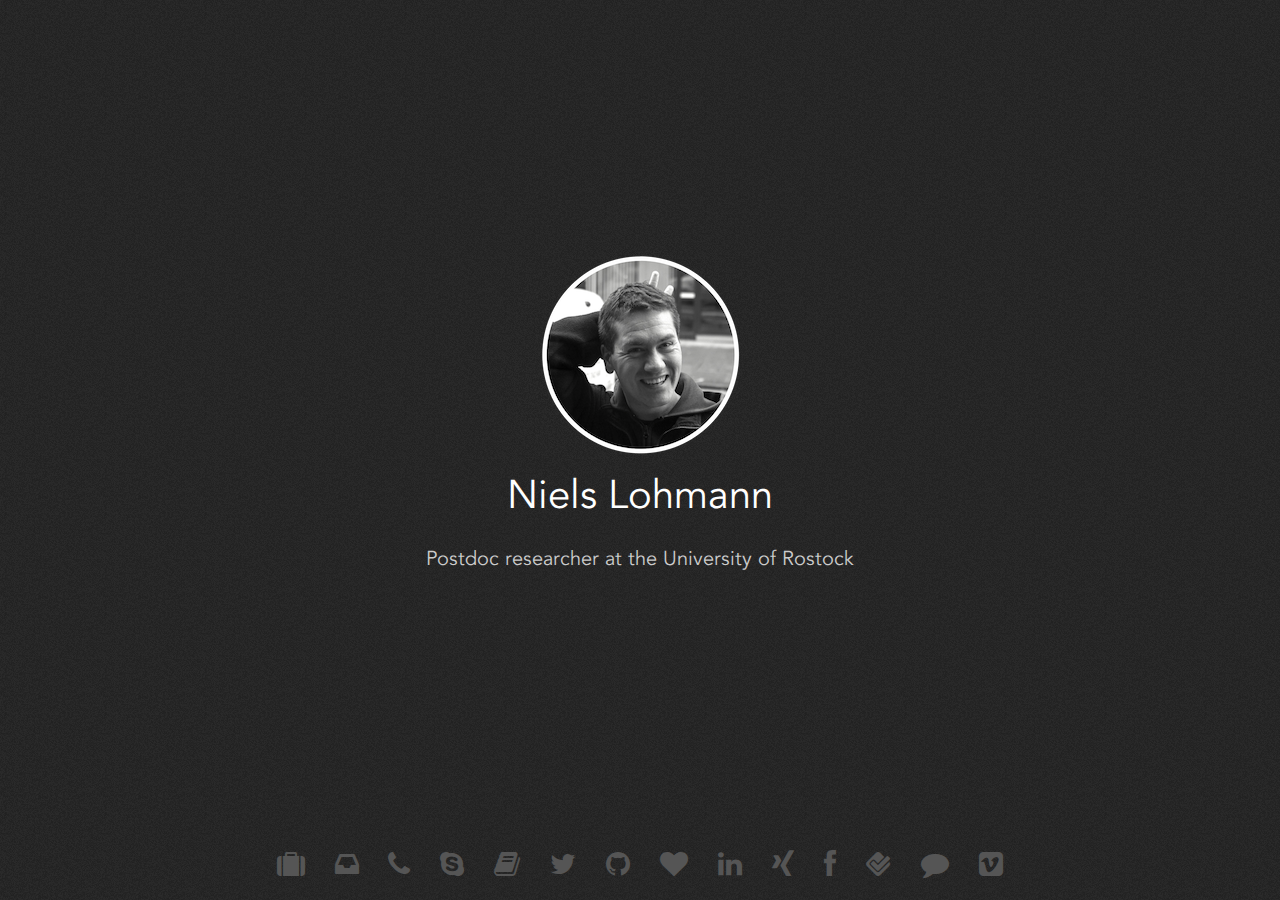
==== index.html @ 8f69084f "added flattr" ====
<!DOCTYPE html>
<html>
<head>
    <title>nlohmann.me</title>
    <meta charset="UTF-8">
    <meta name="google-site-verification" content="JH4ZFJGVhfcn8U4xYfwyisr_OM5BqZTtDd0_08rCCjA" />
    <meta name="author" content="Niels Lohmann">
    <meta name="publisher" content="Niels Lohmann">
    <meta name="copyright" content="Niels Lohmann">
    <meta name="description" content="Niels Lohmann, Postdoc researcher at the University of Rostock">
    <meta name="keywords" content="Niels, Lohmann, University, of, Rostock, Germany">
    <meta name="robots" content="index, follow">
    <meta name="DC.Creator" content="Niels Lohmann">
    <meta name="DC.Publisher" content="Niels Lohmann">
    <meta name="DC.Rights" content="Niels Lohmann">
    <meta name="DC.Description" content="Niels Lohmann, Postdoc researcher at the University of Rostock">
    <meta name="DC.Language" content="en-us">
    <link rel="stylesheet" type="text/css" href="resources/css/font-awesome.min.css">
    <link rel="stylesheet" type="text/css" href="resources/css/bootstrap.min.css">
    <link rel="stylesheet" type="text/css" href="resources/css/avenir.css">
    <link rel="stylesheet" type="text/css" href="resources/css/layout.css">

    <script type="text/javascript" src="resources/js/jquery-1.10.2.min.js"></script>
    <script type='text/javascript' src="resources/js/bootstrap.min.js"></script>
    <script type="text/javascript">
    $(window).load(function(){
    $('.popoverData').popover();
    });
    </script>
</head>

<body>
    <div id="name">
        <img src="resources/images/avatar.png" alt="Niels Lohmann">
        <div>Niels Lohmann<br>
            <span>
                <a href="http://www.informatik.uni-rostock.de/~nl/">Postdoc researcher at the University of Rostock</a>
            </span>
        </div>
    </div>
    <div id="icons">
        <a href="http://www.informatik.uni-rostock.de/~nl"
            class="btn popoverData" data-content="my professional website" rel="popover" data-placement="top" data-trigger="hover">
            <i class="fa fa-suitcase"></i>
        </a>
        <a href="mailto:mail@nlohmann.me"
            class="btn popoverData" data-content="email me" rel="popover" data-placement="top" data-trigger="hover">
            <i class="fa fa-inbox"></i>
        </a>
        <a href="tel:+491785679727"
            class="btn popoverData" data-content="call me" rel="popover" data-placement="top" data-trigger="hover">
            <i class="fa fa-phone"></i>
        </a>
        <a href="skype:nlohmann?chat"
            class="btn popoverData" data-content="chat with me" rel="popover" data-placement="top" data-trigger="hover">
            <i class="fa fa-skype"></i>
        </a>
        <a href="http://dblp.uni-trier.de/pers/hd/l/Lohmann:Niels.html"
            class="btn popoverData" data-content="my publications" rel="popover" data-placement="top" data-trigger="hover">
            <i class="fa fa-book"></i>
        </a>
        <a href="https://twitter.com/nlohmann"
            class="btn popoverData" data-content="my microblog" rel="popover" data-placement="top" data-trigger="hover">
            <i class="fa fa-twitter"></i>
        </a>
        <a href="https://github.com/nlohmann"
            class="btn popoverData" data-content="my software" rel="popover" data-placement="top" data-trigger="hover">
            <i class="fa fa-github"></i>
        </a>
        <a href="https://flattr.com/profile/nlohmann"
            class="btn popoverData" data-content="flattr me" rel="popover" data-placement="top" data-trigger="hover">
            <i class="fa fa-heart"></i>
        </a>
        <a href="http://www.linkedin.com/in/nielslohmann"
            class="btn popoverData" data-content="my academic network" rel="popover" data-placement="top" data-trigger="hover">
            <i class="fa fa-linkedin"></i>
        </a>
        <a href="https://www.xing.com/profile/Niels_Lohmann"
            class="btn popoverData" data-content="my professional network" rel="popover" data-placement="top" data-trigger="hover">
            <i class="fa fa-xing"></i>
        </a>
        <a href="https://www.facebook.com/niels.lohmann"
            class="btn popoverData" data-content="my social network" rel="popover" data-placement="top" data-trigger="hover">
            <i class="fa fa-facebook"></i>
        </a>
        <a href="https://foursquare.com/nlohmann"
            class="btn popoverData" data-content="my location" rel="popover" data-placement="top" data-trigger="hover">
            <i class="fa fa-foursquare"></i>
        </a>
        <a href="http://blog.nlohmann.me"
            class="btn popoverData" data-content="my blog" rel="popover" data-placement="top" data-trigger="hover">
            <i class="fa fa-comment"></i>
        </a>
        <a href="https://vimeo.com/nlohmann"
            class="btn popoverData" data-content="my videos" rel="popover" data-placement="top" data-trigger="hover">
            <i class="fa fa-vimeo-square"></i>
        </a>
    </div>
</body>

</html>
---- resources/css/avenir.css ----
/* ------ Copyright (c) CJ Melegrito - mlgrto.com ----- */
/* ------ The font "Avenir" is used for web under specific EULAs */

@font-face {
font-family: avenir-web;
font-weight: normal;
src: url('[data-uri]') format('woff'), url(/mlgrto.com/cloud/fonts/**/Avenir-Book.otf) format('opentype');
}

@font-face {
font-family: avenir-web;
font-weight: 500;
src: url('[data-uri]') format('woff'), url(/mlgrto.com/cloud/fonts/**/Avenir-Medium.otf) format('opentype');
}

@font-face {
font-family: avenir-web;
font-weight: 800;
src: url('[data-uri]') format('woff'), url(/mlgrto.com/cloud/fonts/**/Avenir-Black.otf) format('opentype');
}
---- resources/css/layout.css ----
body {
    background: url('../images/background.png');
    width: 100%;
    height: 100%;
    text-align: center;
    overflow:hidden;
}

#name {
    width:500px;
    height:300px;
    position:absolute;
    left:50%;
    top:45%;
    margin:-150px 0 0 -250px;
    font-family: avenir-web, Avenir;
    color: #fff;
    font-size: 40px;
    font-weight: normal;
}

#name div {
    padding-top: 2.5%;
}

#name span a {
    font-size: 20px;
    color: #ccc;
}

#icons {
    padding-top: 1em;
    padding-bottom: 1em;
    position: absolute;
    text-align: center;
    width: 100%;
    bottom: 0;
}

.fa {
    font-size: 2em;
    color:#555;
}

.fa:hover {
    color:#fff;
    text-shadow: #c0c0c0 0px 0px 5px;
}

.tooltip {
    font-family: Avenir;
    font-size: 1em;
}

a, a:hover {
    text-decoration: none;
}

.popover-title { display: none; }
.popover-content { padding-top: 1em; }
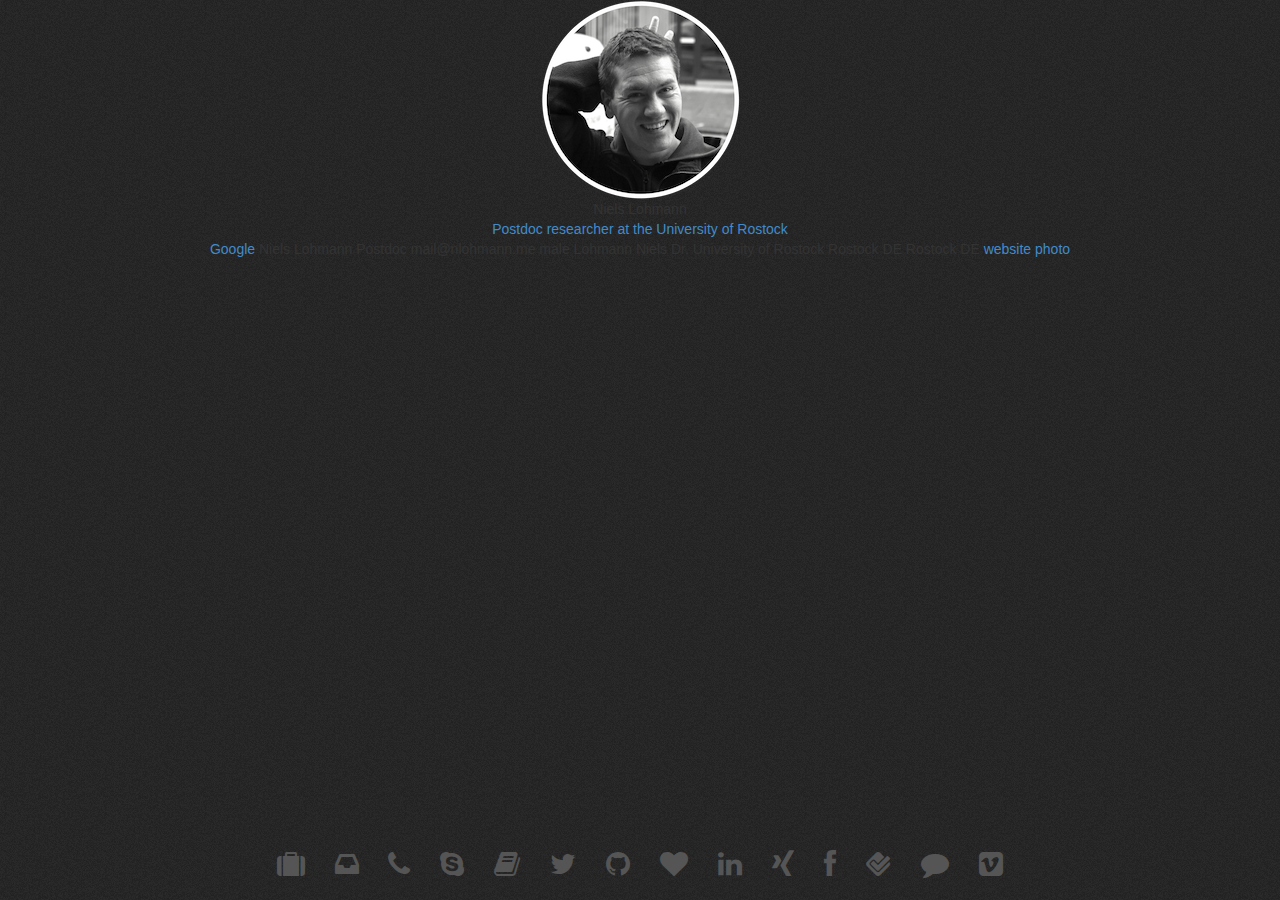
==== commit 763e664d: "link to Google+" ====
--- a/index.html
+++ b/index.html
@@ -30,14 +30,47 @@
 </head>
 
 <body>
-    <div id="name">
+    <div id="content">
         <img src="resources/images/avatar.png" alt="Niels Lohmann">
-        <div>Niels Lohmann<br>
-            <span>
-                <a href="http://www.informatik.uni-rostock.de/~nl/">Postdoc researcher at the University of Rostock</a>
-            </span>
+        <div id="content_name">Niels Lohmann</div>
+        <div id="content_description">
+            <a href="http://www.informatik.uni-rostock.de/~nl/">Postdoc researcher at the University of Rostock</a>
         </div>
     </div>
+
+    <div id="metadata" itemscope itemtype="http://schema.org/Person">
+        <a href="https://plus.google.com/+NielsLohmann?
+         rel=author">Google</a>
+
+        <span itemprop="name">Niels Lohmann</span>
+        <span itemprop="jobTitle">Postdoc</span>
+        <span itemprop="email">mail@nlohmann.me</span>
+        <span itemprop="gender">male</span>
+        <span itemprop="familyName">Lohmann</span>
+        <span itemprop="givenName">Niels</span>
+        <span itemprop="honorificPrefix">Dr.</span>
+
+        <span itemprop="affiliation" itemscope
+           itemtype="http://data-vocabulary.org/Organization">
+           <span itemprop="name">University of Rostock</span>
+
+           <span itemprop="location" itemscope
+              itemtype="http://data-vocabulary.org/PostalAddress">
+              <span itemprop="addressLocality">Rostock</span>
+              <span itemprop="addressCountry">DE</span>
+           </span>
+        </span>
+
+        <span itemprop="address" itemscope
+           itemtype="http://data-vocabulary.org/PostalAddress">
+           <span itemprop="addressLocality">Rostock</span>
+           <span itemprop="addressCountry">DE</span> 
+        </span>
+
+        <a href="http://www.informatik.uni-rostock.de/~nl" itemprop="url">website</span>
+        <a href="http://www.informatik.uni-rostock.de/~nl/resources/img/nlohmann.jpg" itemprop="image">photo</a>
+    </div>
+
     <div id="icons">
         <a href="http://www.informatik.uni-rostock.de/~nl"
             class="btn popoverData" data-content="my professional website" rel="popover" data-placement="top" data-trigger="hover">
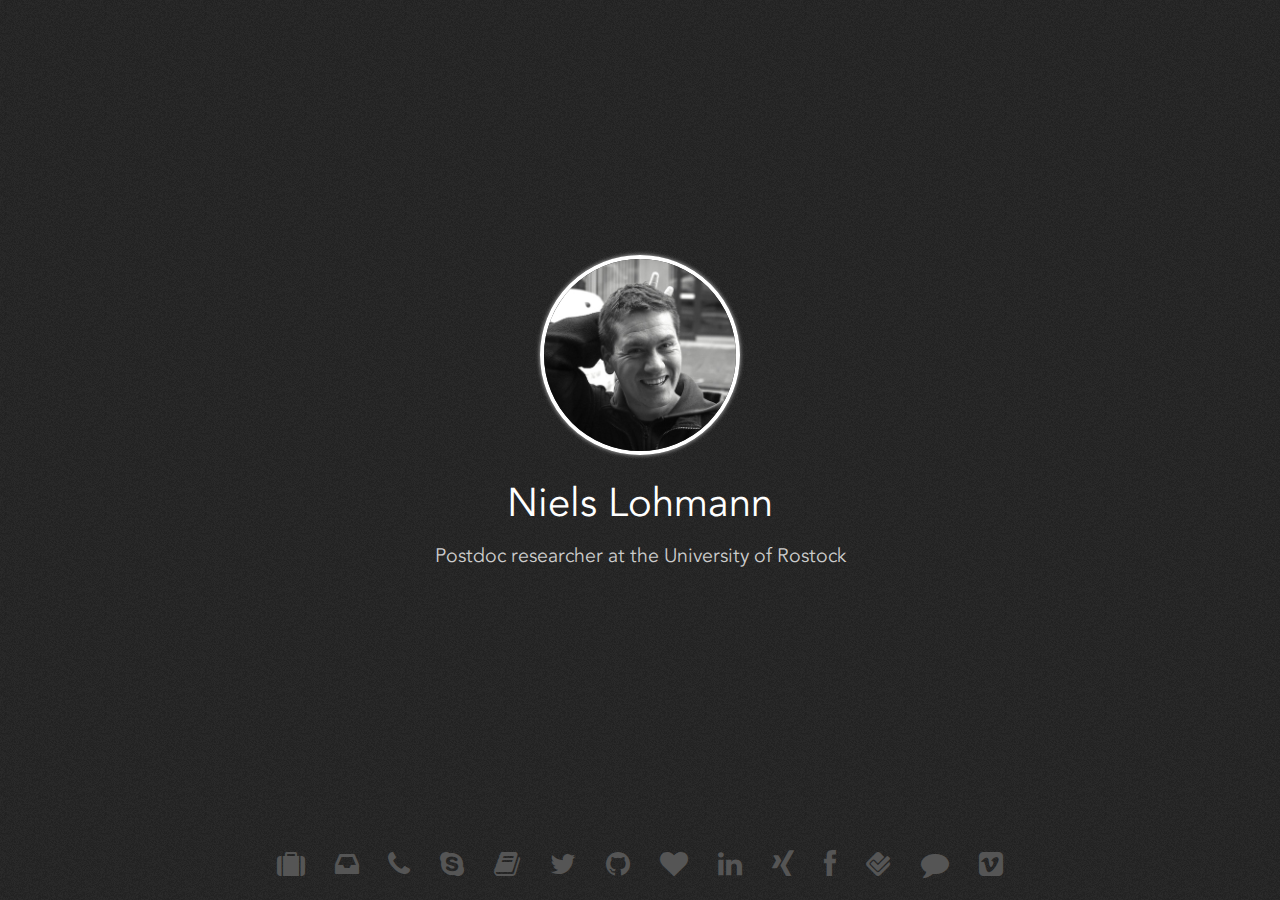
==== commit db6e533a: "avatar as CSS" ====
--- a/index.html
+++ b/index.html
@@ -1,10 +1,11 @@
 <!DOCTYPE html>
 <html>
 <head>
-    <title>nlohmann.me</title>
+    <title>Niels Lohmann</title>
     <meta charset="UTF-8">
     <meta name="google-site-verification" content="JH4ZFJGVhfcn8U4xYfwyisr_OM5BqZTtDd0_08rCCjA" />
     <meta name="author" content="Niels Lohmann">
+    <meta name="contact" content="mail@nlohmann.me">
     <meta name="publisher" content="Niels Lohmann">
     <meta name="copyright" content="Niels Lohmann">
     <meta name="description" content="Niels Lohmann, Postdoc researcher at the University of Rostock">
@@ -31,7 +32,7 @@
 
 <body>
     <div id="content">
-        <img src="resources/images/avatar.png" alt="Niels Lohmann">
+        <img src="resources/images/avatar.jpg" alt="Niels Lohmann">
         <div id="content_name">Niels Lohmann</div>
         <div id="content_description">
             <a href="http://www.informatik.uni-rostock.de/~nl/">Postdoc researcher at the University of Rostock</a>
@@ -39,9 +40,6 @@
     </div>
 
     <div id="metadata" itemscope itemtype="http://schema.org/Person">
-        <a href="https://plus.google.com/+NielsLohmann?
-         rel=author">Google</a>
-
         <span itemprop="name">Niels Lohmann</span>
         <span itemprop="jobTitle">Postdoc</span>
         <span itemprop="email">mail@nlohmann.me</span>
--- a/resources/css/layout.css
+++ b/resources/css/layout.css
@@ -6,7 +6,12 @@
     overflow:hidden;
 }
 
-#name {
+
+/*********\
+* CONTENT *
+\*********/
+
+#content {
     width:500px;
     height:300px;
     position:absolute;
@@ -14,19 +19,48 @@
     top:45%;
     margin:-150px 0 0 -250px;
     font-family: avenir-web, Avenir;
+}
+
+#content > img {
+    height: 200px;
+    width: 200px;
+    border: #fff solid 4px;
+    border-radius: 300px;
+    -webkit-border-radius: 300px;
+    -moz-border-radius: 300px;
+    box-shadow: #c0c0c0 0px 0px 4px;
+}
+
+#content_name {
     color: #fff;
     font-size: 40px;
     font-weight: normal;
+    padding-top: 0.5em;
 }
 
-#name div {
-    padding-top: 2.5%;
+#content_description {
+    padding-top: 0.5em;
+    font-size: 1.4em;
+    color: #ccc;
 }
 
-#name span a {
-    font-size: 20px;
+#content_description a {
     color: #ccc;
 }
+
+
+/**********\
+* METADATA *
+\**********/
+
+#metadata {
+    display: none;
+}
+
+
+/*******\
+* ICONS *
+\*******/
 
 #icons {
     padding-top: 1em;
@@ -37,22 +71,17 @@
     bottom: 0;
 }
 
-.fa {
+#icons .fa {
     font-size: 2em;
     color:#555;
 }
 
-.fa:hover {
+#icons .fa:hover {
     color:#fff;
     text-shadow: #c0c0c0 0px 0px 5px;
 }
 
-.tooltip {
-    font-family: Avenir;
-    font-size: 1em;
-}
-
-a, a:hover {
+#icons a, #icons a:hover {
     text-decoration: none;
 }
 
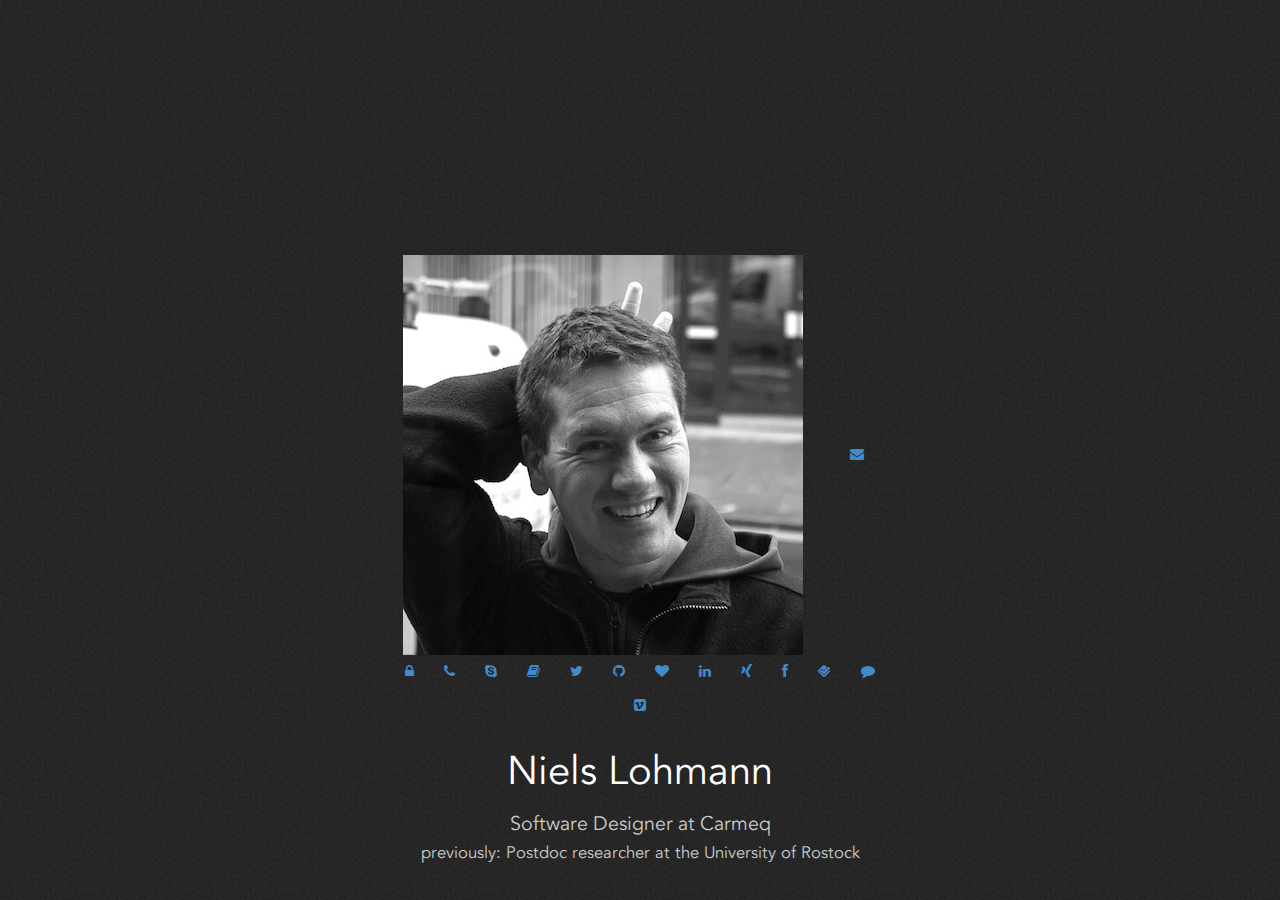
==== commit 72b9e7aa: "job" ====
--- a/index.html
+++ b/index.html
@@ -21,21 +21,113 @@
     <link rel="stylesheet" type="text/css" href="resources/css/avenir.css">
     <link rel="stylesheet" type="text/css" href="resources/css/layout.css">
 
+    <noscript>
+      <style>.btn { position: relative; } #content { top: 200px; } </style>
+    </noscript>
+
     <script type="text/javascript" src="resources/js/jquery-1.10.2.min.js"></script>
     <script type='text/javascript' src="resources/js/bootstrap.min.js"></script>
     <script type="text/javascript">
     $(window).load(function(){
     $('.popoverData').popover();
     });
+
+    $(function(){
+    function distributeFields() {
+        var radius = ($('#avatar').height() / 2) + 50;
+        var fields = $('.btn'), container = $('#circle'),
+            width = container.width(), height = container.height(),
+            step = (2*Math.PI) / fields.length, angle = 90 + step*2.5;
+        fields.each(function() {
+            var x = Math.round(width/2 + radius * Math.cos(angle) - $(this).width()/2);
+            var y = Math.round(height/2 + radius * Math.sin(angle) - $(this).height()/2);
+            if(window.console) {
+                console.log($(this).text(), x, y);
+            }
+            $(this).css({
+                left: x + 'px',
+                top: y + 'px'
+            });
+            angle += step;
+        });
+    }
+
+    distributeFields();
+    });
     </script>
 </head>
 
 <body>
     <div id="content">
-        <img src="resources/images/avatar.jpg" alt="Niels Lohmann">
+      <div id="circle">
+        <img src="resources/images/avatar.jpg" alt="Niels Lohmann" id="avatar">
+        <noscript><br/></noscript>
+
+        <a href="http://www.informatik.uni-rostock.de/~nl"
+            class="btn popoverData" data-content="my university website" title="my university website" rel="popover" data-placement="left" data-trigger="hover">
+            <i class="fa fa-university"></i>
+        </a>
+        <a href="mailto:mail@nlohmann.me"
+            class="btn popoverData" data-content="email me" title="email me" rel="popover" data-placement="left" data-trigger="hover">
+            <i class="fa fa-envelope"></i>
+        </a>
+        <a href="https://keybase.io/nlohmann"
+            class="btn popoverData" data-content="my public key" title="verify me" rel="popover" data-placement="left" data-trigger="hover">
+            <i class="fa fa-lock"></i>
+        </a>
+        <a href="tel:+491785679727"
+            class="btn popoverData" data-content="call me" title="call me" rel="popover" data-placement="left" data-trigger="hover">
+            <i class="fa fa-phone"></i>
+        </a>
+        <a href="skype:nlohmann?chat"
+            class="btn popoverData" data-content="chat with me" title="chat with me" rel="popover" data-placement="left" data-trigger="hover">
+            <i class="fa fa-skype"></i>
+        </a>
+        <a href="http://dblp.uni-trier.de/pers/hd/l/Lohmann:Niels.html"
+            class="btn popoverData" data-content="my publications" title="my publications" rel="popover" data-placement="right" data-trigger="hover">
+            <i class="fa fa-book"></i>
+        </a>
+        <a href="https://twitter.com/nlohmann"
+            class="btn popoverData" data-content="my microblog" title="my microblog" rel="popover" data-placement="right" data-trigger="hover">
+            <i class="fa fa-twitter"></i>
+        </a>
+        <a href="https://github.com/nlohmann"
+            class="btn popoverData" data-content="my software" title="my software" rel="popover" data-placement="right" data-trigger="hover">
+            <i class="fa fa-github"></i>
+        </a>
+        <a href="https://flattr.com/profile/nlohmann"
+            class="btn popoverData" data-content="flattr me" title="flattr me" rel="popover" data-placement="right" data-trigger="hover">
+            <i class="fa fa-heart"></i>
+        </a>
+        <a href="http://www.linkedin.com/in/nielslohmann"
+            class="btn popoverData" data-content="my academic network" title="my academic network" rel="popover" data-placement="right" data-trigger="hover">
+            <i class="fa fa-linkedin"></i>
+        </a>
+        <a href="https://www.xing.com/profile/Niels_Lohmann"
+            class="btn popoverData" data-content="my professional network" title="my professional network" rel="popover" data-placement="right" data-trigger="hover">
+            <i class="fa fa-xing"></i>
+        </a>
+        <a href="https://www.facebook.com/niels.lohmann"
+            class="btn popoverData" data-content="my social network" title="my social network" rel="popover" data-placement="right" data-trigger="hover">
+            <i class="fa fa-facebook"></i>
+        </a>
+        <a href="https://foursquare.com/nlohmann"
+            class="btn popoverData" data-content="my location" title="my location" rel="popover" data-placement="left" data-trigger="hover">
+            <i class="fa fa-foursquare"></i>
+        </a>
+        <a href="http://blog.nlohmann.me"
+            class="btn popoverData" data-content="my blog" title="my blog" rel="popover" data-placement="left" data-trigger="hover">
+            <i class="fa fa-comment"></i>
+        </a>
+        <a href="https://vimeo.com/nlohmann"
+            class="btn popoverData" data-content="my videos" title="my videos" rel="popover" data-placement="left" data-trigger="hover">
+            <i class="fa fa-vimeo-square"></i>
+        </a>
+      </div>
         <div id="content_name">Niels Lohmann</div>
         <div id="content_description">
-            <a href="http://www.informatik.uni-rostock.de/~nl/">Postdoc researcher at the University of Rostock</a>
+          <a href="http://www.carmeq.de">Software Designer at Carmeq</a>
+            <br><small>previously: <a href="http://www.informatik.uni-rostock.de/~nl/">Postdoc researcher at the University of Rostock</a></small>
         </div>
     </div>
 
@@ -68,65 +160,6 @@
         <a href="http://www.informatik.uni-rostock.de/~nl" itemprop="url">website</span>
         <a href="http://www.informatik.uni-rostock.de/~nl/resources/img/nlohmann.jpg" itemprop="image">photo</a>
     </div>
-
-    <div id="icons">
-        <a href="http://www.informatik.uni-rostock.de/~nl"
-            class="btn popoverData" data-content="my professional website" rel="popover" data-placement="top" data-trigger="hover">
-            <i class="fa fa-suitcase"></i>
-        </a>
-        <a href="mailto:mail@nlohmann.me"
-            class="btn popoverData" data-content="email me" rel="popover" data-placement="top" data-trigger="hover">
-            <i class="fa fa-inbox"></i>
-        </a>
-        <a href="tel:+491785679727"
-            class="btn popoverData" data-content="call me" rel="popover" data-placement="top" data-trigger="hover">
-            <i class="fa fa-phone"></i>
-        </a>
-        <a href="skype:nlohmann?chat"
-            class="btn popoverData" data-content="chat with me" rel="popover" data-placement="top" data-trigger="hover">
-            <i class="fa fa-skype"></i>
-        </a>
-        <a href="http://dblp.uni-trier.de/pers/hd/l/Lohmann:Niels.html"
-            class="btn popoverData" data-content="my publications" rel="popover" data-placement="top" data-trigger="hover">
-            <i class="fa fa-book"></i>
-        </a>
-        <a href="https://twitter.com/nlohmann"
-            class="btn popoverData" data-content="my microblog" rel="popover" data-placement="top" data-trigger="hover">
-            <i class="fa fa-twitter"></i>
-        </a>
-        <a href="https://github.com/nlohmann"
-            class="btn popoverData" data-content="my software" rel="popover" data-placement="top" data-trigger="hover">
-            <i class="fa fa-github"></i>
-        </a>
-        <a href="https://flattr.com/profile/nlohmann"
-            class="btn popoverData" data-content="flattr me" rel="popover" data-placement="top" data-trigger="hover">
-            <i class="fa fa-heart"></i>
-        </a>
-        <a href="http://www.linkedin.com/in/nielslohmann"
-            class="btn popoverData" data-content="my academic network" rel="popover" data-placement="top" data-trigger="hover">
-            <i class="fa fa-linkedin"></i>
-        </a>
-        <a href="https://www.xing.com/profile/Niels_Lohmann"
-            class="btn popoverData" data-content="my professional network" rel="popover" data-placement="top" data-trigger="hover">
-            <i class="fa fa-xing"></i>
-        </a>
-        <a href="https://www.facebook.com/niels.lohmann"
-            class="btn popoverData" data-content="my social network" rel="popover" data-placement="top" data-trigger="hover">
-            <i class="fa fa-facebook"></i>
-        </a>
-        <a href="https://foursquare.com/nlohmann"
-            class="btn popoverData" data-content="my location" rel="popover" data-placement="top" data-trigger="hover">
-            <i class="fa fa-foursquare"></i>
-        </a>
-        <a href="http://blog.nlohmann.me"
-            class="btn popoverData" data-content="my blog" rel="popover" data-placement="top" data-trigger="hover">
-            <i class="fa fa-comment"></i>
-        </a>
-        <a href="https://vimeo.com/nlohmann"
-            class="btn popoverData" data-content="my videos" rel="popover" data-placement="top" data-trigger="hover">
-            <i class="fa fa-vimeo-square"></i>
-        </a>
-    </div>
-</body>
+  </body>
 
 </html>--- a/resources/css/layout.css
+++ b/resources/css/layout.css
@@ -48,6 +48,10 @@
     color: #ccc;
 }
 
+#content_description a:hover {
+    text-decoration: none;
+}
+
 
 /**********\
 * METADATA *
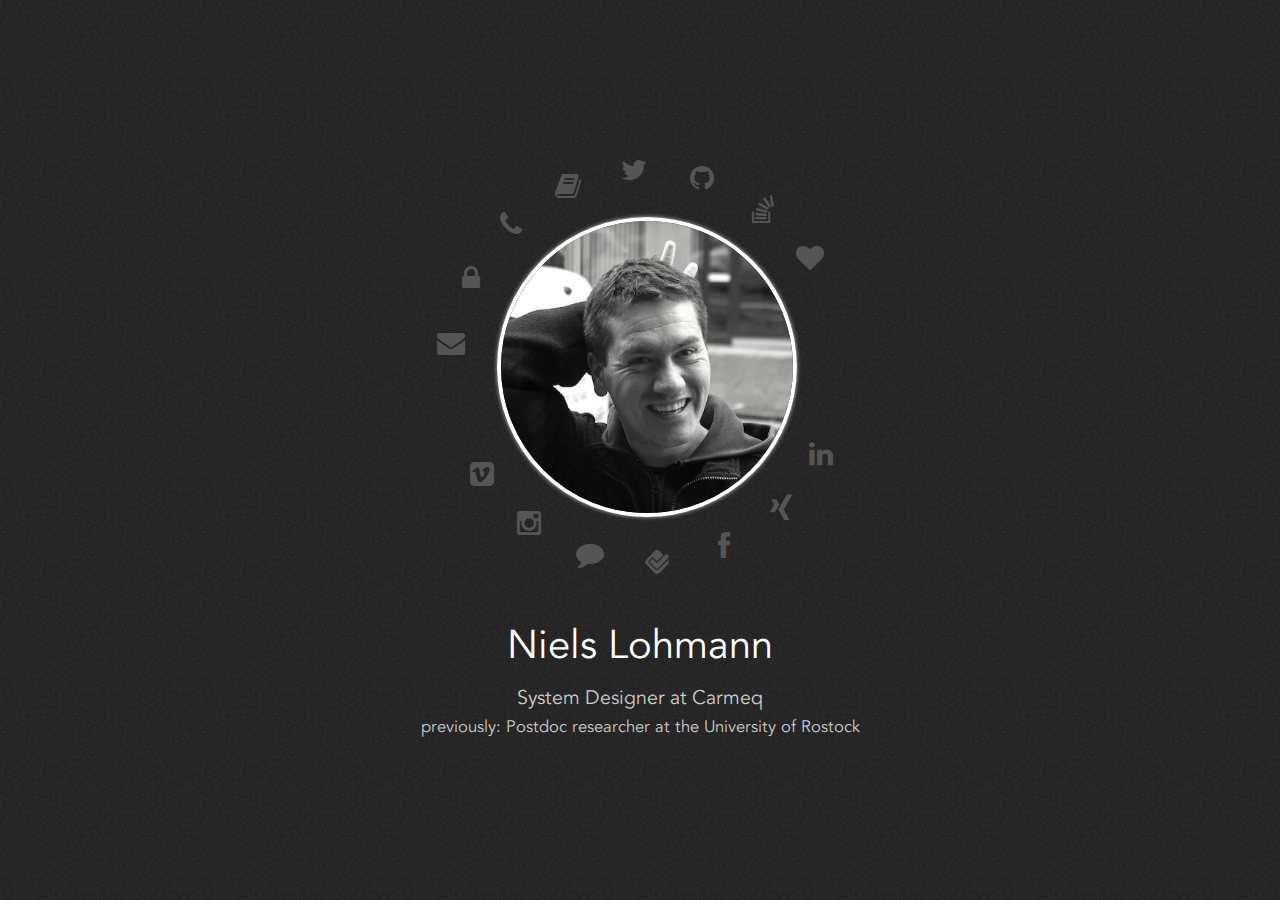
==== commit 54f4dd57: "removed skype and added instagram" ====
--- a/index.html
+++ b/index.html
@@ -79,10 +79,12 @@
             class="btn popoverData" data-content="call me" title="call me" rel="popover" data-placement="left" data-trigger="hover">
             <i class="fa fa-phone"></i>
         </a>
+        <!--
         <a href="skype:nlohmann?chat"
             class="btn popoverData" data-content="chat with me" title="chat with me" rel="popover" data-placement="left" data-trigger="hover">
             <i class="fa fa-skype"></i>
         </a>
+        -->
         <a href="http://dblp.uni-trier.de/pers/hd/l/Lohmann:Niels.html"
             class="btn popoverData" data-content="my publications" title="my publications" rel="popover" data-placement="right" data-trigger="hover">
             <i class="fa fa-book"></i>
@@ -95,9 +97,21 @@
             class="btn popoverData" data-content="my software" title="my software" rel="popover" data-placement="right" data-trigger="hover">
             <i class="fa fa-github"></i>
         </a>
+        <a href="http://stackoverflow.com/users/266378/niels-lohmann"
+            class="btn popoverData" data-content="my questions and answers" title="my questions and answers" rel="popover" data-placement="right" data-trigger="hover">
+            <i class="fa fa-stack-overflow"></i>
+        </a>
         <a href="https://flattr.com/profile/nlohmann"
             class="btn popoverData" data-content="flattr me" title="flattr me" rel="popover" data-placement="right" data-trigger="hover">
             <i class="fa fa-heart"></i>
+        </a>
+        <a href="http://www.amazon.de/registry/wishlist/KQ7Q8JXTR93J/ref=cm_sw_r_tw_ws_SljhxbBY8TBV6"
+            class="btn popoverData" data-content="my wishlist" title="my wishlist" rel="popover" data-placement="right" data-trigger="hover">
+            <i class="fa fa-amazon"></i>
+        </a>
+        <a href="http://paypal.me/nlohmann"
+            class="btn popoverData" data-content="my paypal" title="my paypal" rel="popover" data-placement="right" data-trigger="hover">
+            <i class="fa fa-paypal"></i>
         </a>
         <a href="http://www.linkedin.com/in/nielslohmann"
             class="btn popoverData" data-content="my academic network" title="my academic network" rel="popover" data-placement="right" data-trigger="hover">
@@ -119,6 +133,10 @@
             class="btn popoverData" data-content="my blog" title="my blog" rel="popover" data-placement="left" data-trigger="hover">
             <i class="fa fa-comment"></i>
         </a>
+        <a href="https://www.instagram.com/nlohmann/"
+            class="btn popoverData" data-content="my photos" title="my photos" rel="popover" data-placement="left" data-trigger="hover">
+            <i class="fa fa-instagram"></i>
+        </a>
         <a href="https://vimeo.com/nlohmann"
             class="btn popoverData" data-content="my videos" title="my videos" rel="popover" data-placement="left" data-trigger="hover">
             <i class="fa fa-vimeo-square"></i>
@@ -126,7 +144,7 @@
       </div>
         <div id="content_name">Niels Lohmann</div>
         <div id="content_description">
-          <a href="http://www.carmeq.de">Software Designer at Carmeq</a>
+          <a href="http://www.carmeq.de">System Designer at Carmeq</a>
             <br><small>previously: <a href="http://www.informatik.uni-rostock.de/~nl/">Postdoc researcher at the University of Rostock</a></small>
         </div>
     </div>
--- a/resources/css/layout.css
+++ b/resources/css/layout.css
@@ -11,19 +11,26 @@
 * CONTENT *
 \*********/
 
+#circle {
+    padding: 0;
+    margin: 0;
+    margin-left: 1em;
+    margin-top: 0.5em;
+}
+
 #content {
     width:500px;
     height:300px;
     position:absolute;
     left:50%;
-    top:45%;
+    top:40%;
     margin:-150px 0 0 -250px;
     font-family: avenir-web, Avenir;
 }
 
-#content > img {
-    height: 200px;
-    width: 200px;
+#content img {
+    height: 300px;
+    width: 300px;
     border: #fff solid 4px;
     border-radius: 300px;
     -webkit-border-radius: 300px;
@@ -35,7 +42,7 @@
     color: #fff;
     font-size: 40px;
     font-weight: normal;
-    padding-top: 0.5em;
+    padding-top: 2.5em;
 }
 
 #content_description {
@@ -66,28 +73,106 @@
 * ICONS *
 \*******/
 
-#icons {
-    padding-top: 1em;
-    padding-bottom: 1em;
+.btn {
     position: absolute;
-    text-align: center;
-    width: 100%;
-    bottom: 0;
 }
 
-#icons .fa {
+#circle .fa {
     font-size: 2em;
+    width: 2em;
+    height: 2em;
     color:#555;
+    padding: 0.5em;
 }
 
-#icons .fa:hover {
+#circle .fa:hover {
     color:#fff;
     text-shadow: #c0c0c0 0px 0px 5px;
+    abackground-color: #000;
+    border-radius: 100px;
+    -moz-border-radius: 100px;
+    -webkit-border-radius: 100px;
 }
 
-#icons a, #icons a:hover {
+.fa-skype:hover {
+    background-color: #00aff0;
+}
+
+.fa-comment:hover {
+    background-color: #5dc697;
+}
+
+.fa-vimeo-square:hover {
+    background-color: #4ebbff;
+}
+
+.fa-foursquare:hover {
+    background-color: #f94877;
+}
+
+.fa-facebook:hover {
+    background-color: #3b5998;
+}
+
+.fa-twitter:hover {
+    background-color: #00acee;
+}
+
+.fa-github:hover {
+    background-color: #171515;
+}
+
+.fa-linkedin:hover {
+    background-color: #0e76a8;
+}
+
+.fa-xing:hover {
+    background-color: #126567;
+}
+
+.fa-book:hover {
+    background-color: #ffda00;
+}
+
+.fa-university:hover {
+    background-color: #0d4f9d;
+}
+
+.fa-heart:hover {
+    background-color: #fea700;
+}
+
+.fa-paypal:hover {
+    background-color: #012169;
+}
+
+.fa-phone:hover {
+    background-color: #00ff54;
+}
+
+.fa-envelope:hover {
+    background-color: #dd4b39;
+}
+
+.fa-lock:hover {
+    background-color: #ff7932;
+}
+
+.fa-stack-overflow:hover {
+    background-color: #f69c55;
+}
+
+.fa-amazon:hover {
+    background-color: #ff9900;
+}
+
+.fa-instagram:hover {
+    background-color: #c13584;
+}
+
+#circle a, #circle a:hover {
     text-decoration: none;
 }
 
 .popover-title { display: none; }
-.popover-content { padding-top: 1em; }
+.popover-content { padding-top: 1em; white-space: nowrap; }
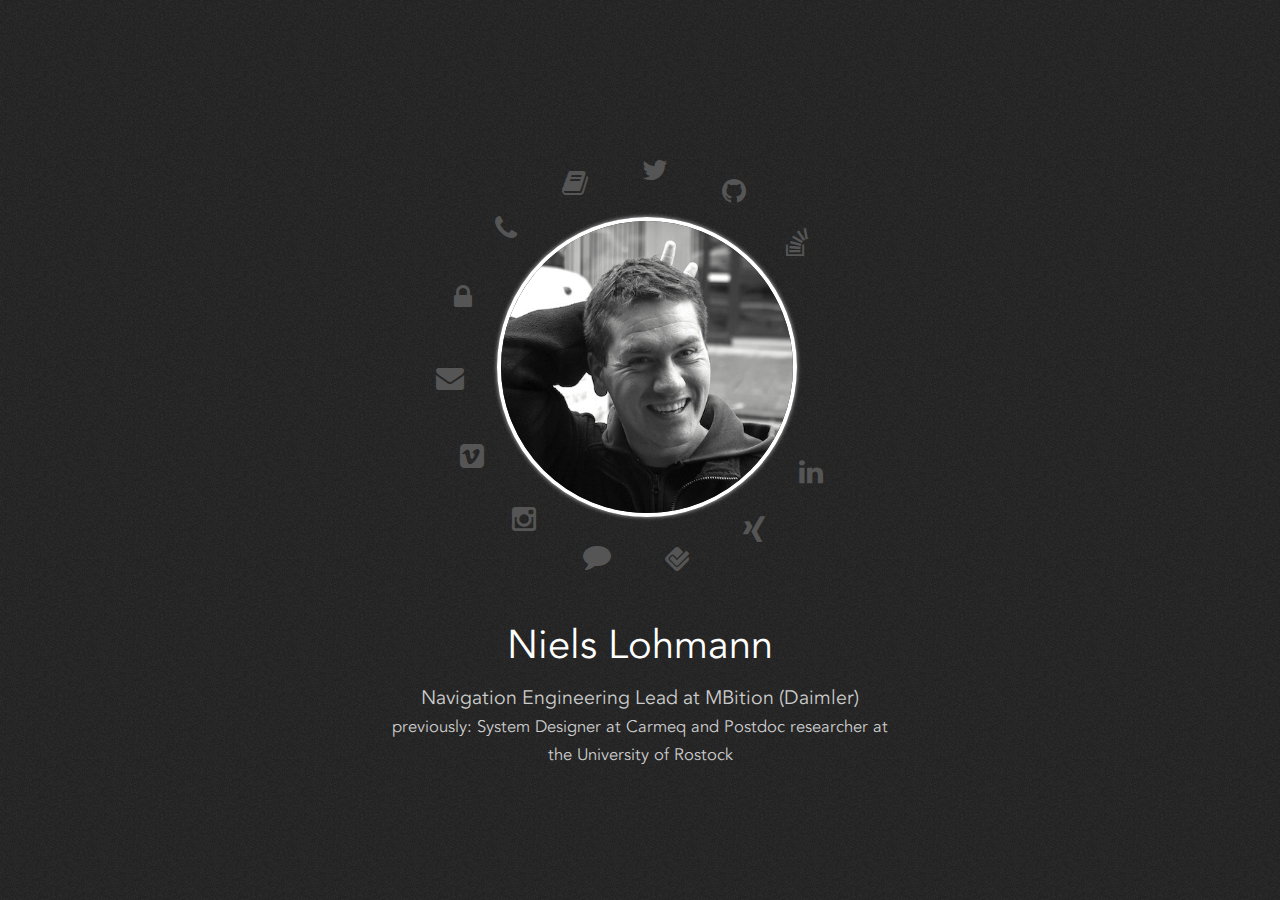
==== commit 44091245: ":fire: remove Facebook" ====
--- a/index.html
+++ b/index.html
@@ -8,8 +8,8 @@
     <meta name="contact" content="mail@nlohmann.me">
     <meta name="publisher" content="Niels Lohmann">
     <meta name="copyright" content="Niels Lohmann">
-    <meta name="description" content="Niels Lohmann, Postdoc researcher at the University of Rostock">
-    <meta name="keywords" content="Niels, Lohmann, University, of, Rostock, Germany">
+    <meta name="description" content="Niels Lohmann, Navigation Engineering Lead">
+    <meta name="keywords" content="Niels, Lohmann, MBition, Daimler, Carmeq, University, of, Rostock, Germany">
     <meta name="robots" content="index, follow">
     <meta name="DC.Creator" content="Niels Lohmann">
     <meta name="DC.Publisher" content="Niels Lohmann">
@@ -63,10 +63,6 @@
         <img src="resources/images/avatar.jpg" alt="Niels Lohmann" id="avatar">
         <noscript><br/></noscript>
 
-        <a href="http://www.informatik.uni-rostock.de/~nl"
-            class="btn popoverData" data-content="my university website" title="my university website" rel="popover" data-placement="left" data-trigger="hover">
-            <i class="fa fa-university"></i>
-        </a>
         <a href="mailto:mail@nlohmann.me"
             class="btn popoverData" data-content="email me" title="email me" rel="popover" data-placement="left" data-trigger="hover">
             <i class="fa fa-envelope"></i>
@@ -79,12 +75,6 @@
             class="btn popoverData" data-content="call me" title="call me" rel="popover" data-placement="left" data-trigger="hover">
             <i class="fa fa-phone"></i>
         </a>
-        <!--
-        <a href="skype:nlohmann?chat"
-            class="btn popoverData" data-content="chat with me" title="chat with me" rel="popover" data-placement="left" data-trigger="hover">
-            <i class="fa fa-skype"></i>
-        </a>
-        -->
         <a href="http://dblp.uni-trier.de/pers/hd/l/Lohmann:Niels.html"
             class="btn popoverData" data-content="my publications" title="my publications" rel="popover" data-placement="right" data-trigger="hover">
             <i class="fa fa-book"></i>
@@ -101,10 +91,6 @@
             class="btn popoverData" data-content="my questions and answers" title="my questions and answers" rel="popover" data-placement="right" data-trigger="hover">
             <i class="fa fa-stack-overflow"></i>
         </a>
-        <a href="https://flattr.com/profile/nlohmann"
-            class="btn popoverData" data-content="flattr me" title="flattr me" rel="popover" data-placement="right" data-trigger="hover">
-            <i class="fa fa-heart"></i>
-        </a>
         <a href="http://www.amazon.de/registry/wishlist/KQ7Q8JXTR93J/ref=cm_sw_r_tw_ws_SljhxbBY8TBV6"
             class="btn popoverData" data-content="my wishlist" title="my wishlist" rel="popover" data-placement="right" data-trigger="hover">
             <i class="fa fa-amazon"></i>
@@ -120,10 +106,6 @@
         <a href="https://www.xing.com/profile/Niels_Lohmann"
             class="btn popoverData" data-content="my professional network" title="my professional network" rel="popover" data-placement="right" data-trigger="hover">
             <i class="fa fa-xing"></i>
-        </a>
-        <a href="https://www.facebook.com/niels.lohmann"
-            class="btn popoverData" data-content="my social network" title="my social network" rel="popover" data-placement="right" data-trigger="hover">
-            <i class="fa fa-facebook"></i>
         </a>
         <a href="https://foursquare.com/nlohmann"
             class="btn popoverData" data-content="my location" title="my location" rel="popover" data-placement="left" data-trigger="hover">
@@ -144,8 +126,8 @@
       </div>
         <div id="content_name">Niels Lohmann</div>
         <div id="content_description">
-          <a href="http://www.carmeq.de">System Designer at Carmeq</a>
-            <br><small>previously: <a href="http://www.informatik.uni-rostock.de/~nl/">Postdoc researcher at the University of Rostock</a></small>
+            Navigation Engineering&nbsp;Lead at <a href="http://mbition.io">MBition</a>&nbsp;(Daimler)
+            <br><small>previously: <a href="http://www.carmeq.de">System&nbsp;Designer at Carmeq</a> and Postdoc&nbsp;researcher at the <a href="https://theo.informatik.uni-rostock.de">University&nbsp;of&nbsp;Rostock</a></small>
         </div>
     </div>
 
@@ -180,4 +162,4 @@
     </div>
   </body>
 
-</html>+</html>
--- a/resources/css/layout.css
+++ b/resources/css/layout.css
@@ -94,10 +94,6 @@
     -webkit-border-radius: 100px;
 }
 
-.fa-skype:hover {
-    background-color: #00aff0;
-}
-
 .fa-comment:hover {
     background-color: #5dc697;
 }
@@ -108,10 +104,6 @@
 
 .fa-foursquare:hover {
     background-color: #f94877;
-}
-
-.fa-facebook:hover {
-    background-color: #3b5998;
 }
 
 .fa-twitter:hover {
@@ -132,14 +124,6 @@
 
 .fa-book:hover {
     background-color: #ffda00;
-}
-
-.fa-university:hover {
-    background-color: #0d4f9d;
-}
-
-.fa-heart:hover {
-    background-color: #fea700;
 }
 
 .fa-paypal:hover {
